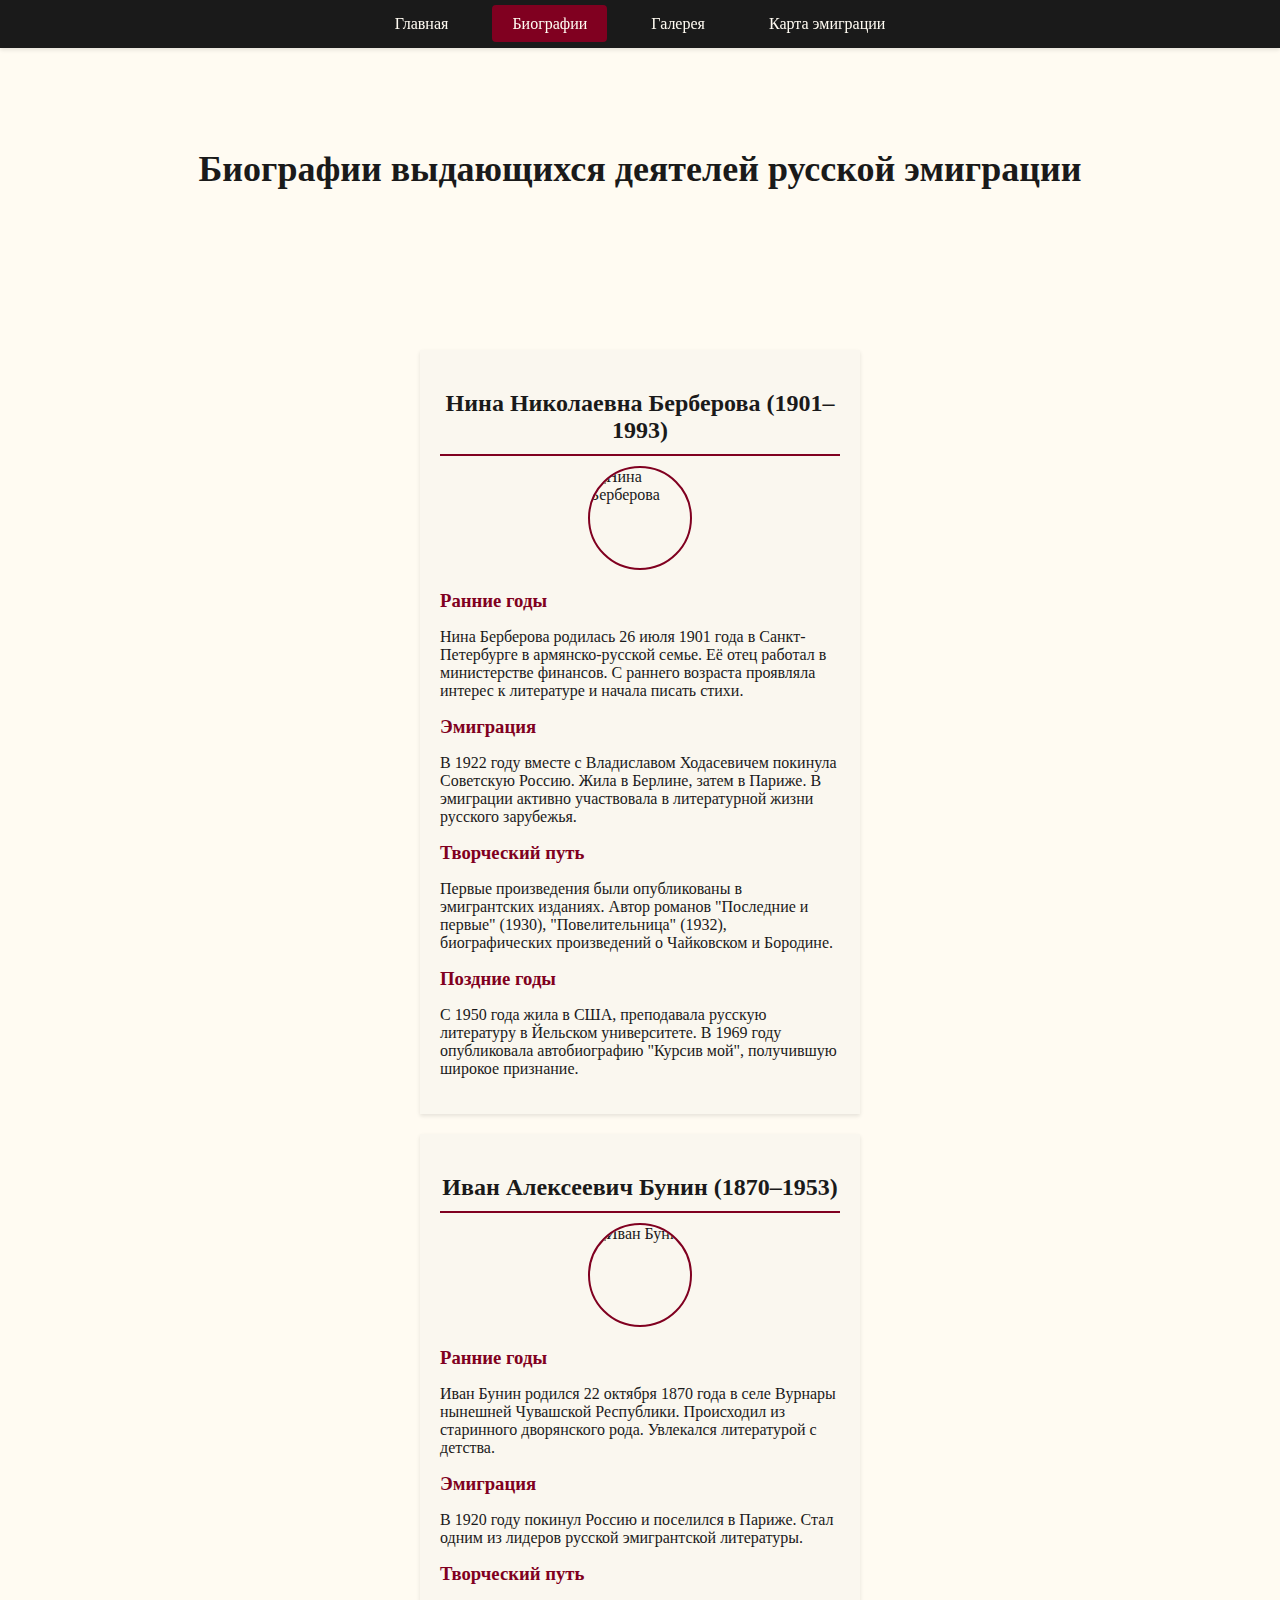
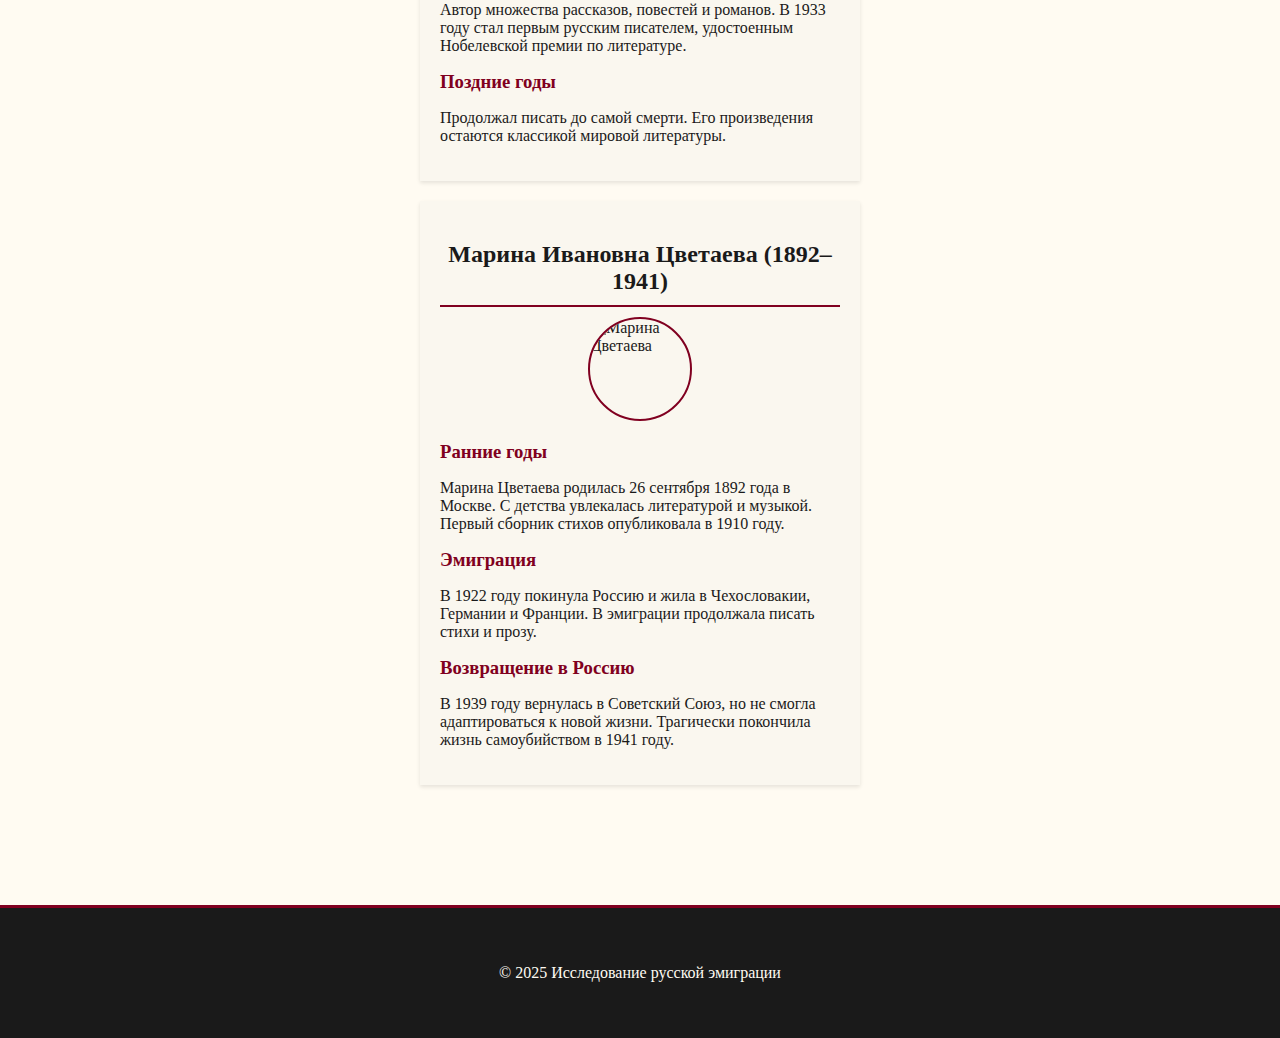
==== biography.html @ 87d1cf18 "Add files via upload" ====
<!DOCTYPE html>
<html lang="ru">
<head>
    <meta charset="UTF-8">
    <meta name="viewport" content="width=device-width, initial-scale=1.0">
    <title>Биографии русских эмигрантов</title>
    <link rel="stylesheet" href="style.css">
</head>
<body>
    <nav class="navigation">
        <a href="index.html">Главная</a>
        <a href="biography.html" class="active">Биографии</a>
        <a href="gallery.html">Галерея</a>
        <a href="map.html">Карта эмиграции</a>
    </nav>
    <header class="biography-header">
        <h1>Биографии выдающихся деятелей русской эмиграции</h1>
    </header>
    <section>
        <!-- Карточки с биографиями -->
        <div class="biographies">
            <!-- Биография Нины Берберовой -->
            <div class="biography-card">
                <h2>Нина Николаевна Берберова (1901–1993)</h2>
                <img src="images/nina_ berberova.jpg" alt="Нина Берберова" class="author-image">
                <div class="bio-content">
                    <h3>Ранние годы</h3>
                    <p>Нина Берберова родилась 26 июля 1901 года в Санкт-Петербурге в армянско-русской семье. Её отец работал в министерстве финансов. С раннего возраста проявляла интерес к литературе и начала писать стихи.</p>
                    <h3>Эмиграция</h3>
                    <p>В 1922 году вместе с Владиславом Ходасевичем покинула Советскую Россию. Жила в Берлине, затем в Париже. В эмиграции активно участвовала в литературной жизни русского зарубежья.</p>
                    <h3>Творческий путь</h3>
                    <p>Первые произведения были опубликованы в эмигрантских изданиях. Автор романов "Последние и первые" (1930), "Повелительница" (1932), биографических произведений о Чайковском и Бородине.</p>
                    <h3>Поздние годы</h3>
                    <p>С 1950 года жила в США, преподавала русскую литературу в Йельском университете. В 1969 году опубликовала автобиографию "Курсив мой", получившую широкое признание.</p>
                </div>
            </div>

            <!-- Биография Ивана Бунина -->
            <div class="biography-card">
                <h2>Иван Алексеевич Бунин (1870–1953)</h2>
                <img src="images/ivan_bunin.jpg" alt="Иван Бунин" class="author-image">
                <div class="bio-content">
                    <h3>Ранние годы</h3>
                    <p>Иван Бунин родился 22 октября 1870 года в селе Вурнары нынешней Чувашской Республики. Происходил из старинного дворянского рода. Увлекался литературой с детства.</p>
                    <h3>Эмиграция</h3>
                    <p>В 1920 году покинул Россию и поселился в Париже. Стал одним из лидеров русской эмигрантской литературы.</p>
                    <h3>Творческий путь</h3>
                    <p>Автор множества рассказов, повестей и романов. В 1933 году стал первым русским писателем, удостоенным Нобелевской премии по литературе.</p>
                    <h3>Поздние годы</h3>
                    <p>Продолжал писать до самой смерти. Его произведения остаются классикой мировой литературы.</p>
                </div>
            </div>

            <!-- Биография Марины Цветаевой -->
            <div class="biography-card">
                <h2>Марина Ивановна Цветаева (1892–1941)</h2>
                <img src="images/marina_tsvetaeva.jpg" alt="Марина Цветаева" class="author-image">
                <div class="bio-content">
                    <h3>Ранние годы</h3>
                    <p>Марина Цветаева родилась 26 сентября 1892 года в Москве. С детства увлекалась литературой и музыкой. Первый сборник стихов опубликовала в 1910 году.</p>
                    <h3>Эмиграция</h3>
                    <p>В 1922 году покинула Россию и жила в Чехословакии, Германии и Франции. В эмиграции продолжала писать стихи и прозу.</p>
                    <h3>Возвращение в Россию</h3>
                    <p>В 1939 году вернулась в Советский Союз, но не смогла адаптироваться к новой жизни. Трагически покончила жизнь самоубийством в 1941 году.</p>
                </div>
            </div>
        </div>
    </section>
    <footer>
        <p>© 2025 Исследование русской эмиграции</p>
    </footer>
</body>
</html>
---- style.css ----
body {
  font-family: "Georgia", serif;
  background-color: #FFFBF2;
  color: #1A1A1A;
  margin: 0;
  padding: 0;
}

.navigation {
  background-color: #1A1A1A;
  padding: 15px 0;
  position: sticky;
  top: 0;
  z-index: 1000;
  text-align: center;
  box-shadow: 0 2px 4px rgba(0, 0, 0, 0.1);
}

.navigation a {
  color: #FFFBF2;
  text-decoration: none;
  padding: 10px 20px;
  margin: 0 10px;
  border-radius: 4px;
  transition: background-color 0.3s ease;
}

.navigation a:hover {
  background-color: #800020;
}

.navigation a.active {
  background-color: #800020;
  color: #FFFBF2;
}

.biography-header,
.gallery-header,
.map-header,
header {
  text-align: center;
  padding: 100px 20px;
}

header h1 {
  font-size: 48px;
  margin: 0;
  color: #1A1A1A;
}

header h3 {
  font-size: 24px;
  margin-top: 10px;
  color: #1A1A1A;
}

section {
  padding: 40px 20px;
  max-width: 800px;
  margin: 0 auto;
}

h2 {
  border-bottom: 2px solid #800020;
  padding-bottom: 10px;
  margin-bottom: 20px;
  color: #1A1A1A;
}

.card {
  background-color: #FAF7EF;
  box-shadow: 0 2px 4px rgba(0, 0, 0, 0.1);
  padding: 20px;
  margin-bottom: 20px;
  border-radius: 8px;
}

.timeline {
  border-left: 3px solid #800020;
  padding-left: 20px;
  margin-bottom: 40px;
}

.timeline h3 {
  margin-top: 0;
}

.quote {
  font-style: italic;
  color: #555;
  text-align: center;
  margin-top: 20px;
}

.map-container {
  padding: 20px;
  max-width: 1200px;
  margin: 0 auto;
}

#emigration-map {
  height: 500px;
  width: 100%;
  border: 2px solid #800020;
  border-radius: 8px;
  margin-bottom: 20px;
}

.map-legend {
  background-color: #FAF7EF;
  padding: 20px;
  border-radius: 8px;
  box-shadow: 0 2px 4px rgba(0, 0, 0, 0.1);
}

.map-legend ul {
  list-style-type: none;
  padding: 0;
}

.map-legend li {
  margin: 10px 0;
  padding-left: 20px;
  position: relative;
}

.map-legend li:before {
  content: "•";
  color: #800020;
  position: absolute;
  left: 0;
}

footer {
  background-color: #1A1A1A;
  color: #FFFBF2;
  text-align: center;
  padding: 40px;
  margin-top: 60px;
  border-top: 3px solid #800020;
}

/*General adjustments*/
header h1 {
  font-size: 36px;
}

header h3 {
  font-size: 18px;
}

.gallery {
  gap: 15px;
}

.gallery-item img,
.gallery-item video {
  height: 180px;
}

@media (max-width: 480px) {
  header h1 {
    font-size: 30px;
  }

  header h3 {
    font-size: 16px;
  }

  .gallery-item img,
  .gallery-item video {
    height: 150px;
  }
}

.biographies {
  display: flex;
  flex-wrap: wrap;
  gap: 20px;
  padding: 20px;
  justify-content: center;
}

.biography-card {
  background-color: #FAF7EF;
  box-shadow: 0 2px 4px rgba(0, 0, 0, 0.1);
  width: 100%;
  max-width: 400px;
  padding: 20px;
  transition: transform 0.3s ease;
}

.biography-card:hover {
  transform: scale(1.02);
}

.biography-card h2 {
  text-align: center;
  color: #1A1A1A;
  margin-bottom: 10px;
}

.author-image {
  display: block;
  margin: 0 auto;
  width: 100px;
  height: 100px;
  object-fit: cover;
  border-radius: 50%;
  border: 2px solid #800020;
}

.bio-content {
  margin-top: 20px;
}

.bio-content h3 {
  color: #800020;
  margin: 15px 0 10px;
}

@media (max-width: 768px) {
  .biography-card {
    max-width: 100%;
  }
}

.full-width-gallery {
  padding: 20px;
}

.gallery {
  display: -ms-grid; /* IE Fallback */
  display: grid;
  grid-template-columns: repeat(auto-fill, minmax(250px, 1fr));
  grid-gap: 20px;
  margin: 0 auto;
  grid-auto-flow: dense;
}

.gallery-item {
  position: relative;
  overflow: hidden;
  border-radius: 8px;
  box-shadow: 0 4px 12px rgba(0, 0, 0, 0.15);
  transition: transform 0.3s ease;
  border: none;
}

.gallery-item:hover {
  transform: scale(1.05);
}

.gallery-item img,
.gallery-item video {
  width: 100%;
  height: 200px;
  object-fit: cover;
  display: block;
  -webkit-user-select: none;
  -webkit-touch-callout: none;
  -webkit-tap-highlight-color: transparent;
}

.gallery-caption {
  position: absolute;
  bottom: 0;
  left: 0;
  right: 0;
  background: rgba(128, 0, 32, 0.85);
  color: #FFFBF2;
  padding: 15px;
  font-size: 14px;
  text-align: center;
  opacity: 0;
  transition: opacity 0.3s ease;
}

.gallery-item:hover .gallery-caption {
  opacity: 1;
}

.gallery-item-tall {
  grid-row: span 2;
}

.gallery-item-wide {
  grid-column: span 2;
}

.gallery-item-full {
  grid-column: 1 / -1;
}

.gallery-item-full video {
  height: auto;
}

/*Smaller screens*/

@media (max-width: 768px) {
  header h1 {
    font-size: 36px;
  }
  header h3 {
    font-size: 18px;
  }
  .gallery {
    gap: 15px;
  }
  .gallery-item img,
  .gallery-item video {
    height: 180px;
  }
}
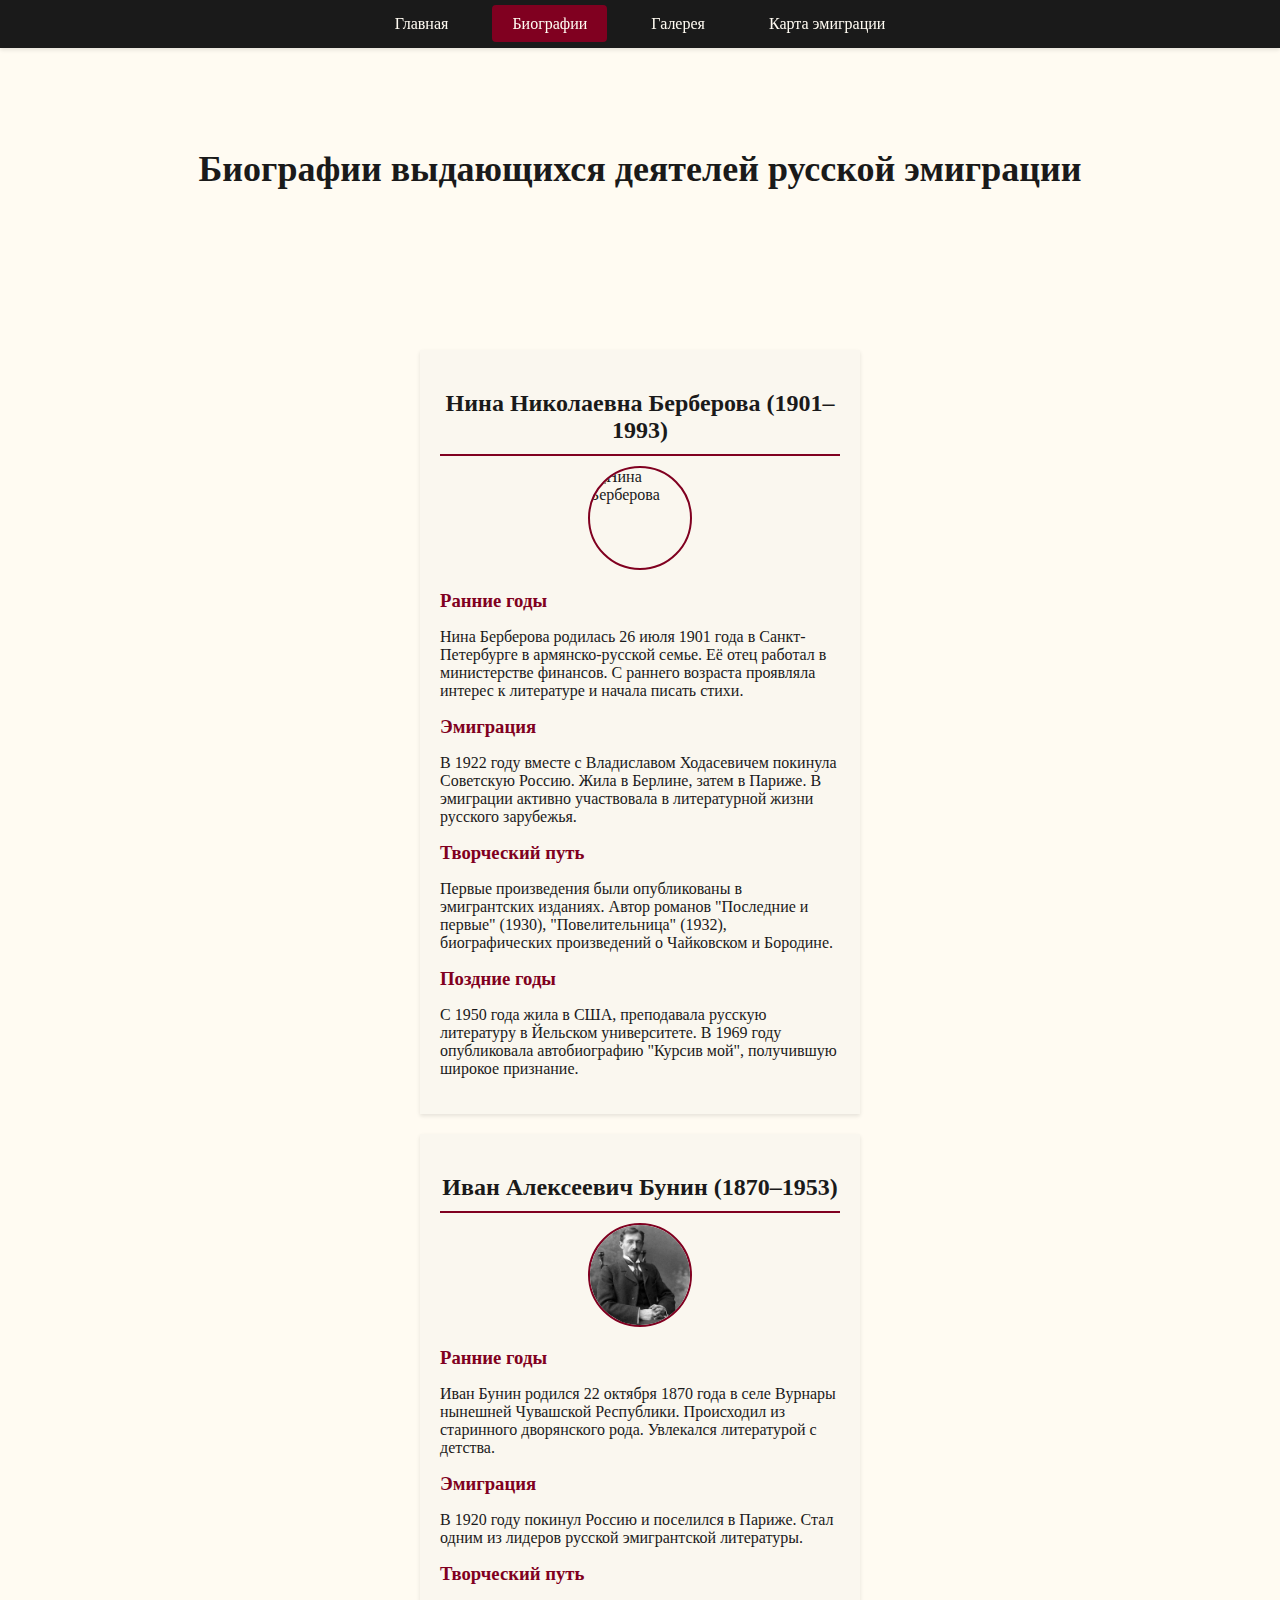
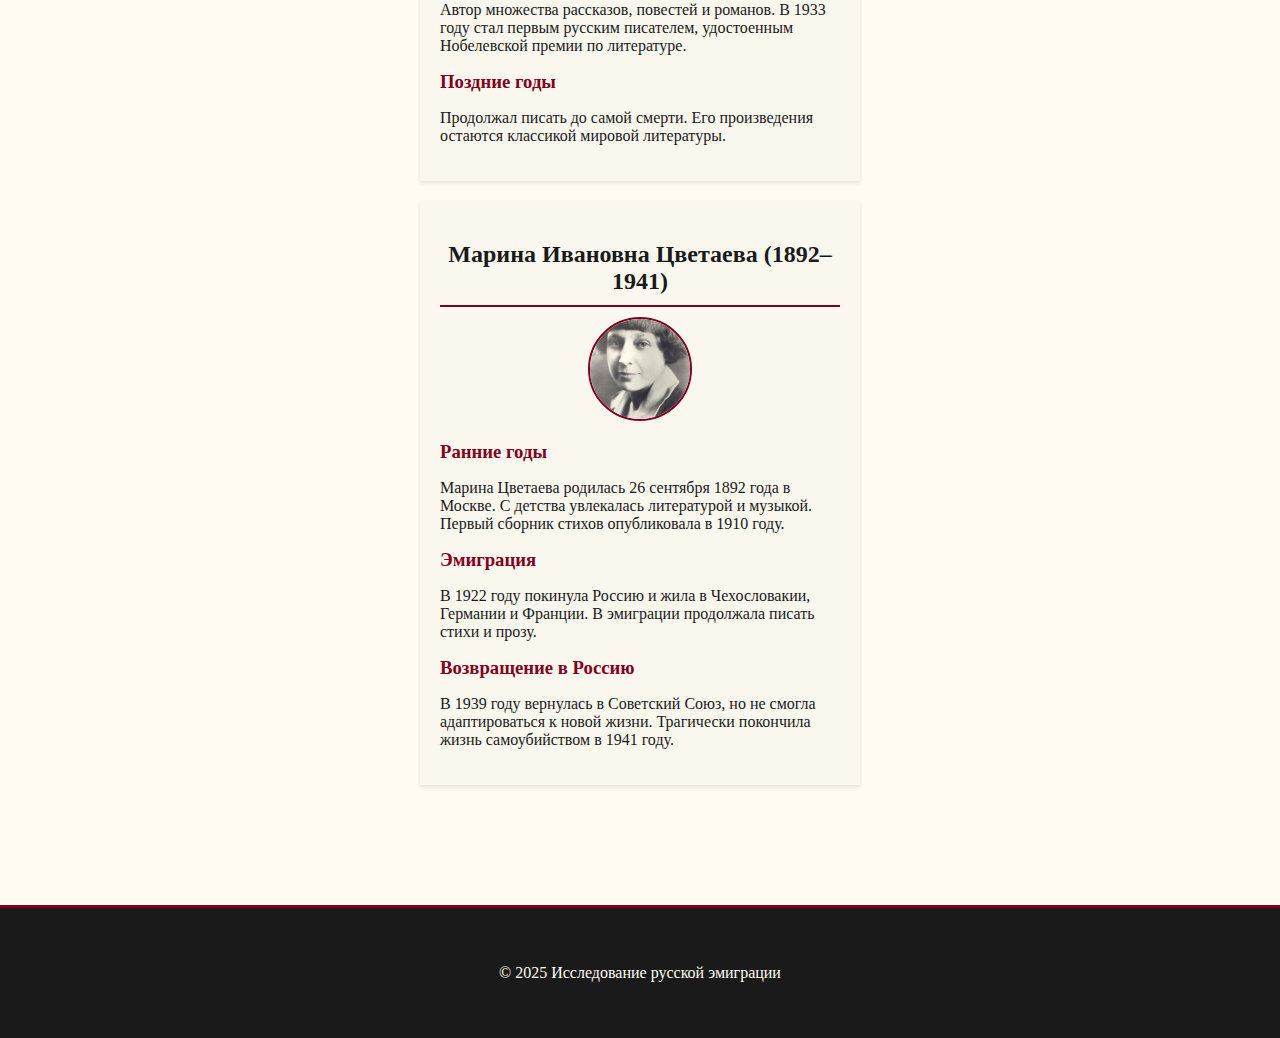
==== commit e700e106: "biography.html" ====
--- a/biography.html
+++ b/biography.html
@@ -22,7 +22,7 @@
             <!-- Биография Нины Берберовой -->
             <div class="biography-card">
                 <h2>Нина Николаевна Берберова (1901–1993)</h2>
-                <img src="images/nina_ berberova.jpg" alt="Нина Берберова" class="author-image">
+                <img src="nina_ berberova.jpg" alt="Нина Берберова" class="author-image">
                 <div class="bio-content">
                     <h3>Ранние годы</h3>
                     <p>Нина Берберова родилась 26 июля 1901 года в Санкт-Петербурге в армянско-русской семье. Её отец работал в министерстве финансов. С раннего возраста проявляла интерес к литературе и начала писать стихи.</p>
@@ -38,7 +38,7 @@
             <!-- Биография Ивана Бунина -->
             <div class="biography-card">
                 <h2>Иван Алексеевич Бунин (1870–1953)</h2>
-                <img src="images/ivan_bunin.jpg" alt="Иван Бунин" class="author-image">
+                <img src="ivan_bunin.jpg" alt="Иван Бунин" class="author-image">
                 <div class="bio-content">
                     <h3>Ранние годы</h3>
                     <p>Иван Бунин родился 22 октября 1870 года в селе Вурнары нынешней Чувашской Республики. Происходил из старинного дворянского рода. Увлекался литературой с детства.</p>
@@ -54,7 +54,7 @@
             <!-- Биография Марины Цветаевой -->
             <div class="biography-card">
                 <h2>Марина Ивановна Цветаева (1892–1941)</h2>
-                <img src="images/marina_tsvetaeva.jpg" alt="Марина Цветаева" class="author-image">
+                <img src="marina_tsvetaeva.jpg" alt="Марина Цветаева" class="author-image">
                 <div class="bio-content">
                     <h3>Ранние годы</h3>
                     <p>Марина Цветаева родилась 26 сентября 1892 года в Москве. С детства увлекалась литературой и музыкой. Первый сборник стихов опубликовала в 1910 году.</p>
@@ -70,4 +70,4 @@
         <p>© 2025 Исследование русской эмиграции</p>
     </footer>
 </body>
-</html>+</html>
